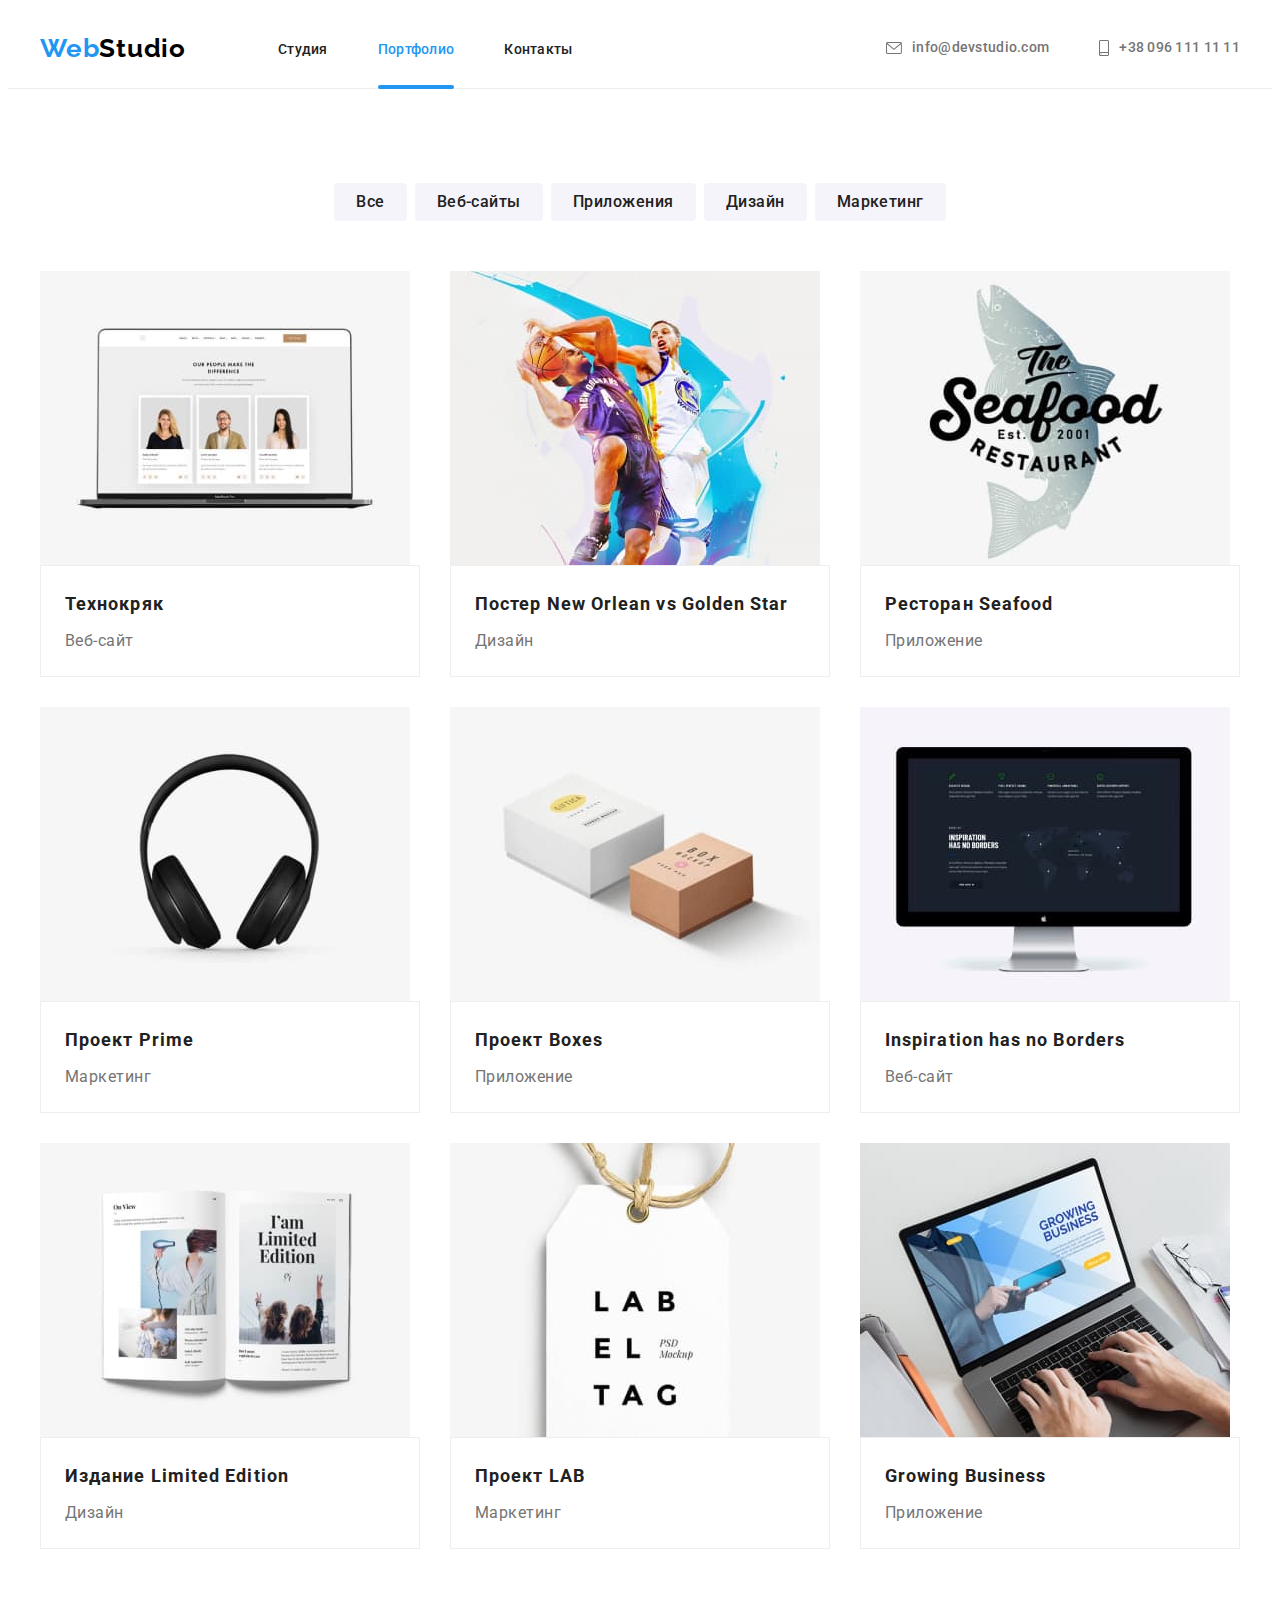
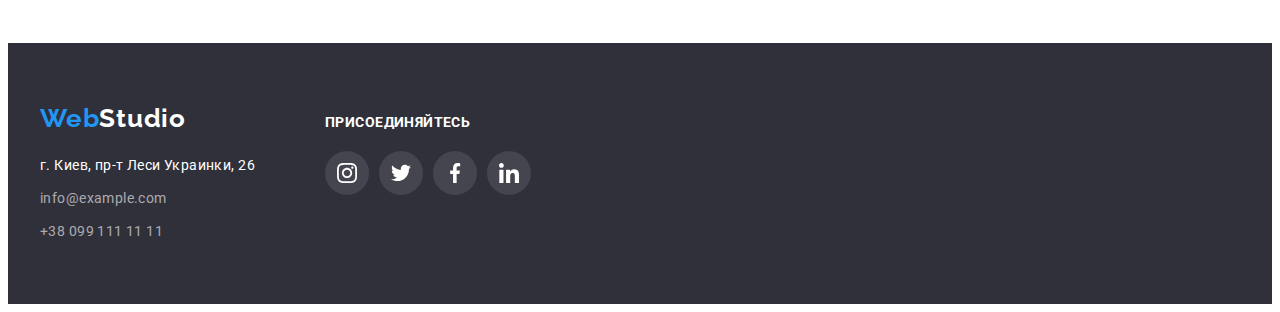
==== portfolio.html @ c76a8c68 "files from previous hw added" ====
<!DOCTYPE html>
<html lang="en">
  <head>
    <meta charset="UTF-8" />
    <meta http-equiv="X-UA-Compatible" content="IE=edge" />
    <meta name="viewport" content="width=device-width, initial-scale=1.0" />
    <title>Портфолио</title>
    <link
      href="https://fonts.googleapis.com/css2?family=Raleway:wght@700&family=Roboto:wght@400;500;700;900&display=swap"
      rel="stylesheet"
    />
    <link
      rel="stylesheet"
      href="https://cdnjs.cloudflare.com/ajax/libs/modern-normalize/1.1.0/modern-normalize.min.css"
      integrity="sha512-wpPYUAdjBVSE4KJnH1VR1HeZfpl1ub8YT/NKx4PuQ5NmX2tKuGu6U/JRp5y+Y8XG2tV+wKQpNHVUX03MfMFn9Q=="
      crossorigin="anonymous"
      referrerpolicy="no-referrer"
    />
    <link rel="stylesheet" href="./css/styles.css" />
  </head>
  <body>
    <header class="header">
      <div class="container header-container">
        <a class="logo link" href="./index.html" lang="en"
          >Web<span class="logo-header-color">Studio</span></a
        >
        <nav class="nav">
          <ul class="nav-list list">
            <li class="nav-list-item">
              <a class="nav-list-link link" href="./index.html">Студия</a>
            </li>
            <li class="nav-list-item">
              <a class="nav-list-link link active-page" href="./portfolio.html">Портфолио</a>
            </li>
            <li class="nav-list-item"><a class="nav-list-link link" href="">Контакты</a></li>
          </ul>
        </nav>
        <ul class="header-contacts-list list">
          <li class="header-contacts-mail">
            <a class="header-contacts link" href="mailto:info@devstudio.com">
              <svg class="contacts-icon" width="16" height="12">
                <use href="./images/sprite.svg#envelope"></use>
              </svg>
              info@devstudio.com
            </a>
          </li>
          <li class="header-contacts-number">
            <a class="header-contacts link" href="tel:+380961111111">
              <svg class="contacts-icon" width="10" height="16">
                <use href="./images/sprite.svg#smartphone"></use>
              </svg>
              +38 096 111 11 11
            </a>
          </li>
        </ul>
      </div>
    </header>

    <main>
      <section class="section">
        <div class="container">
          <h1 class="visually-hidden">Примеры работ</h1>
          <ul class="radio-btn-list list">
            <li class="radio-btn-item"><button class="radio-btn" type="button">Все</button></li>
            <li class="radio-btn-item">
              <button class="radio-btn" type="button">Веб-сайты</button>
            </li>
            <li class="radio-btn-item">
              <button class="radio-btn" type="button">Приложения</button>
            </li>
            <li class="radio-btn-item"><button class="radio-btn" type="button">Дизайн</button></li>
            <li class="radio-btn-item">
              <button class="radio-btn" type="button">Маркетинг</button>
            </li>
          </ul>

          <ul class="work-examples-list list">
            <li class="work-example-item">
              <a class="work-example-link link" href="">
                <div class="work-example-wrapper">
                  <img
                    src="./images/img-work-example-1.jpg"
                    alt="веб-сайт Технокряк"
                    width="370"
                    height="294"
                  />
                  <p class="work-example-overlay">
                    Технокряк это современная площадка распространения коронавируса. Компании
                    используют эту платформу для цифрового шпионажа и атак на защищённые сервера
                    конкурентов.
                  </p>
                </div>
                <div class="work-example-card">
                  <h2 class="work-example-title">Технокряк</h2>
                  <p class="work-example-description">Веб-сайт</p>
                </div>
              </a>
            </li>
            <li class="work-example-item">
              <a class="work-example-link link" href="">
                <div class="work-example-wrapper">
                  <img
                    src="./images/img-work-example-2.jpg"
                    alt="дизайн постера Нью Орлеан против Голден Стар"
                    width="370"
                    height="294"
                  />
                  <p class="work-example-overlay">
                    Технокряк это современная площадка распространения коронавируса. Компании
                    используют эту платформу для цифрового шпионажа и атак на защищённые сервера
                    конкурентов.
                  </p>
                </div>
                <div class="work-example-card">
                  <h2 class="work-example-title">
                    Постер <span lang="en">New Orlean vs Golden Star</span>
                  </h2>
                  <p class="work-example-description">Дизайн</p>
                </div>
              </a>
            </li>
            <li class="work-example-item">
              <a class="work-example-link link" href="">
                <div class="work-example-wrapper">
                  <img
                    src="./images/img-work-example-3.jpg"
                    alt="приложение ресторана Сиафуд"
                    width="370"
                    height="294"
                  />
                  <p class="work-example-overlay">
                    Технокряк это современная площадка распространения коронавируса. Компании
                    используют эту платформу для цифрового шпионажа и атак на защищённые сервера
                    конкурентов.
                  </p>
                </div>
                <div class="work-example-card">
                  <h2 class="work-example-title">Ресторан <span lang="en">Seafood</span></h2>
                  <p class="work-example-description">Приложение</p>
                </div>
              </a>
            </li>
            <li class="work-example-item">
              <a class="work-example-link link" href="">
                <div class="work-example-wrapper">
                  <img
                    src="./images/img-work-example-4.jpg"
                    alt="маркетинг проект Прайм"
                    width="370"
                    height="294"
                  />
                  <p class="work-example-overlay">
                    Технокряк это современная площадка распространения коронавируса. Компании
                    используют эту платформу для цифрового шпионажа и атак на защищённые сервера
                    конкурентов.
                  </p>
                </div>
                <div class="work-example-card">
                  <h2 class="work-example-title">Проект <span lang="en">Prime</span></h2>
                  <p class="work-example-description">Маркетинг</p>
                </div>
              </a>
            </li>
            <li class="work-example-item">
              <a class="work-example-link link" href="">
                <div class="work-example-wrapper">
                  <img
                    src="./images/img-work-example-5.jpg"
                    alt="приложение проект Боксес"
                    width="370"
                    height="294"
                  />
                  <p class="work-example-overlay">
                    Технокряк это современная площадка распространения коронавируса. Компании
                    используют эту платформу для цифрового шпионажа и атак на защищённые сервера
                    конкурентов.
                  </p>
                </div>
                <div class="work-example-card">
                  <h2 class="work-example-title">Проект <span lang="en">Boxes</span></h2>
                  <p class="work-example-description">Приложение</p>
                </div>
              </a>
            </li>
            <li class="work-example-item">
              <a class="work-example-link link" href="">
                <div class="work-example-wrapper">
                  <img
                    src="./images/img-work-example-6.jpg"
                    alt="веб-сайт Инспирейшн хез но бордерс"
                    width="370"
                    height="294"
                  />
                  <p class="work-example-overlay">
                    Технокряк это современная площадка распространения коронавируса. Компании
                    используют эту платформу для цифрового шпионажа и атак на защищённые сервера
                    конкурентов.
                  </p>
                </div>
                <div class="work-example-card">
                  <h2 class="work-example-title" lang="en">Inspiration has no Borders</h2>
                  <p class="work-example-description">Веб-сайт</p>
                </div>
              </a>
            </li>
            <li class="work-example-item">
              <a class="work-example-link link" href="">
                <div class="work-example-wrapper">
                  <img
                    src="./images/img-work-example-7.jpg"
                    alt="дизайн издания Лимитед Эдишн"
                    width="370"
                    height="294"
                  />
                  <p class="work-example-overlay">
                    Технокряк это современная площадка распространения коронавируса. Компании
                    используют эту платформу для цифрового шпионажа и атак на защищённые сервера
                    конкурентов.
                  </p>
                </div>
                <div class="work-example-card">
                  <h2 class="work-example-title">Издание <span lang="en">Limited Edition</span></h2>
                  <p class="work-example-description">Дизайн</p>
                </div>
              </a>
            </li>
            <li class="work-example-item">
              <a class="work-example-link link" href="">
                <div class="work-example-wrapper">
                  <img
                    src="./images/img-work-example-8.jpg"
                    alt="маркетинг проект ЛАБ"
                    width="370"
                    height="294"
                  />
                  <p class="work-example-overlay">
                    Технокряк это современная площадка распространения коронавируса. Компании
                    используют эту платформу для цифрового шпионажа и атак на защищённые сервера
                    конкурентов.
                  </p>
                </div>
                <div class="work-example-card">
                  <h2 class="work-example-title">Проект <span lang="en">LAB</span></h2>
                  <p class="work-example-description">Маркетинг</p>
                </div>
              </a>
            </li>
            <li class="work-example-item">
              <a class="work-example-link link" href="">
                <div class="work-example-wrapper">
                  <img
                    src="./images/img-work-example-9.jpg"
                    alt="приложение Гроуинг Бизнесс"
                    width="370"
                    height="294"
                  />
                  <p class="work-example-overlay">
                    Технокряк это современная площадка распространения коронавируса. Компании
                    используют эту платформу для цифрового шпионажа и атак на защищённые сервера
                    конкурентов.
                  </p>
                </div>
                <div class="work-example-card">
                  <h2 class="work-example-title" lang="en">Growing Business</h2>
                  <p class="work-example-description">Приложение</p>
                </div>
              </a>
            </li>
          </ul>
        </div>
      </section>
    </main>

    <footer class="footer">
      <div class="container">
        <div class="address-footer">
          <a class="logo-footer link" href="./index.html" lang="en"
            >Web<span class="logo-footer-color">Studio</span></a
          >
          <address>
            <ul class="address-items list">
              <li class="address-item">
                <a
                  class="address link"
                  href="https://goo.gl/maps/cRMagZyy7CcEZu3e9"
                  target="_blank"
                  rel="noopener noreferrer"
                  >г. Киев, пр-т Леси Украинки, 26</a
                >
              </li>
              <li class="address-item">
                <a class="address footer-mail link" href="mailto:info@example.com"
                  >info@example.com</a
                >
              </li>
              <li class="address-item">
                <a class="address footer-number link" href="tel:+380991111111">+38 099 111 11 11</a>
              </li>
            </ul>
          </address>
        </div>
        <div class="footer-links">
          <p class="footer-text">Присоединяйтесь</p>
          <ul class="footer-social-links list">
            <li>
              <a class="footer-social-link" aria-label="instagram" href="">
                <svg class="social-link-icon" width="20" height="20">
                  <use href="./images/sprite.svg#instagram"></use>
                </svg>
              </a>
            </li>
            <li>
              <a class="footer-social-link" aria-label="twitter" href="">
                <svg class="social-link-icon" width="20" height="20">
                  <use href="./images/sprite.svg#twitter"></use>
                </svg>
              </a>
            </li>
            <li>
              <a class="footer-social-link" aria-label="facebook" href="">
                <svg class="social-link-icon" width="20" height="20">
                  <use href="./images/sprite.svg#facebook"></use>
                </svg>
              </a>
            </li>
            <li>
              <a class="footer-social-link" aria-label="linkedin" href="">
                <svg class="social-link-icon" width="20" height="20">
                  <use href="./images/sprite.svg#linkedin"></use>
                </svg>
              </a>
            </li>
          </ul>
        </div>
      </div>
    </footer>
  </body>
</html>
---- css/styles.css ----
:root {
  --primary-font-family: Roboto, sans-serif;
  --secondary-font-family: Raleway, sans-serif;

  --primary-text-color: #212121;
  --secondary-text-color: #757575;
  --tertiary-text-color: #ffffff;
  --accent-text-color: #2196f3;

  --primary-background-color: #ffffff;
  --secondary-background-color: #2f303a;
  --tertiary-background-color: #f5f4fa;

  --icon-fill: #afb1b8;

  --animation-timing-function: cubic-bezier(0.4, 0, 0.2, 1);
  --animation-duration: 250ms;
}

body {
  font-family: var(--primary-font-family);
  color: var(--primary-text-color);
  background-color: var(--primary-background-color);
}

h1,
h2,
h3,
h4,
h5,
h6,
p {
  margin-top: 0;
  margin-bottom: 0;
}

ul,
ol {
  margin-top: 0;
  margin-bottom: 0;
  padding-left: 0;
}

.list {
  list-style: none;
}

.link {
  text-decoration: none;
}

/* --------- START COMPONENTS --------- */

.container {
  width: 1200px;
  padding-left: 15px;
  padding-right: 15px;
  margin-left: auto;
  margin-right: auto;
}

.section {
  padding-top: 94px;
  padding-bottom: 94px;
}

.section-title {
  margin-bottom: 50px;
  text-align: center;
  font-weight: 700;
  font-size: 36px;
  line-height: 1.17;
  letter-spacing: 0.03em;
}

.visually-hidden {
  position: absolute;
  width: 1px;
  height: 1px;
  margin: -1px;
  border: 0;
  padding: 0;
  white-space: nowrap;
  clip-path: inset(100%);
  clip: rect(0 0 0 0);
  overflow: hidden;
}

img {
  display: block;
  max-width: 100%;
  height: auto;
}

/* --------- END COMPONENTS --------- */

/* --------- START HEADER --------- */
.header {
  border-bottom: 1px solid #ececec;
}
.header-container {
  display: flex;
  align-items: center;
}

.logo {
  padding-top: 24px;
  padding-bottom: 24px;
  margin-right: 92px;
  font-family: var(--secondary-font-family);
  font-weight: 700;
  font-size: 26px;
  line-height: 1.19;
  letter-spacing: 0.03em;
  color: var(--accent-text-color);
}

.logo-header-color {
  color: #000000;
}

.nav-list {
  display: flex;
  align-items: center;
}

.nav-list-item:not(:last-child) {
  margin-right: 50px;
}
.nav-list-link {
  padding-top: 32px;
  padding-bottom: 32px;
  font-weight: 500;
  font-size: 14px;
  line-height: 1.14;
  letter-spacing: 0.02em;
  color: inherit;
  transition: color var(--animation-duration) var(--animation-timing-function);
}

.nav-list-link:hover,
.nav-list-link:focus {
  color: var(--accent-text-color);
}
.active-page {
  color: var(--accent-text-color);
  position: relative;
}
.active-page::after {
  content: '';
  position: absolute;
  left: 0;
  bottom: 0;
  width: 100%;
  height: 4px;
  background-color: var(--accent-text-color);
  border-radius: 2px;
}

.header-contacts-list {
  display: flex;
  align-items: center;
  margin-left: auto;
}

.header-contacts-mail {
  margin-right: 50px;
}

.header-contacts {
  display: flex;
  align-items: center;
  padding-top: 32px;
  padding-bottom: 32px;
  font-weight: 500;
  font-size: 14px;
  line-height: 1.14;
  letter-spacing: 0.02em;
  color: var(--secondary-text-color);
  transition: color var(--animation-duration) var(--animation-timing-function);
}

.contacts-icon {
  margin-right: 10px;
  fill: currentColor;
}

.header-contacts:hover,
.header-contacts:focus {
  color: var(--accent-text-color);
}

/* --------- END HEADER --------- */

/* --------- START HERO --------- */
.hero-section {
  max-width: 1600px;
  margin-left: auto;
  margin-right: auto;
  padding-top: 200px;
  padding-bottom: 200px;
  text-align: center;
  background-image: linear-gradient(rgba(47, 48, 58, 0.4), rgba(47, 48, 58, 0.4)),
    url(../images/bcg.jpg);
  background-size: cover;
  background-position: center;
  background-color: var(--secondary-background-color);
}

.hero-title {
  margin-bottom: 30px;
  font-weight: 900;
  font-size: 44px;
  line-height: 1.36;
  letter-spacing: 0.06em;
  text-transform: uppercase;
  color: var(--tertiary-text-color);
}

.modal-btn {
  min-width: 200px;
  padding: 10px 32px;
  border-style: none;
  border-radius: 4px;

  font-family: inherit;
  font-weight: 700;
  font-size: 16px;
  line-height: 1.87;
  letter-spacing: 0.06em;
  color: var(--tertiary-text-color);
  background-color: var(--accent-text-color);

  cursor: pointer;
  transition: background-color var(--animation-duration) var(--animation-timing-function);
}

.modal-btn:hover,
.modal-btn:focus {
  background-color: #188ce8;
}
/* --------- END HERO --------- */

/* --------- START SECTION STUDIO ADVANTAGES --------- */

.advantages-items {
  display: flex;
  margin-left: -30px;
}

.advantages-item {
  flex-basis: calc((100% - 4 * 30px) / 4);
  margin-left: 30px;
}

.icon-box {
  width: 270px;
  height: 120px;
  margin-bottom: 30px;
  display: flex;
  justify-content: center;
  align-items: center;
  background-color: var(--tertiary-background-color);
  border-radius: 4px;
}

.advantages-item-title {
  margin-bottom: 10px;
  font-weight: bold;
  font-size: 14px;
  line-height: 1.14;
  letter-spacing: 0.03em;
  text-transform: uppercase;
}

.advantages-item-description {
  font-size: 14px;
  line-height: 1.71;
  letter-spacing: 0.03em;
  color: var(--secondary-text-color);
}
/* --------- END SECTION STUDIO ADVANTAGES --------- */

/* --------- START SECTION STUDIO ACTIVITIES --------- */

.activities-section {
  padding-top: 0;
}

.activities-items {
  display: flex;
  justify-content: space-between;
}

.activities-item {
  position: relative;
}

.activities-description {
  font-weight: bold;
  font-size: 14px;
  line-height: 1.14;
  letter-spacing: 0.03em;
  text-transform: uppercase;
  color: var(--tertiary-text-color);
  background-color: rgba(47, 48, 58, 0.8);

  position: absolute;
  display: flex;
  justify-content: center;
  align-items: center;
  width: 100%;
  min-height: 70px;
  transform: translateY(-100%);
}

/* --------- END SECTION STUDIO ACTIVITIES --------- */

/* --------- START SECTION STUDIO TEAM --------- */
.team-section {
  background-color: var(--tertiary-background-color);
}
.team-cards {
  display: flex;
  flex-wrap: wrap;
  margin-left: -30px;
  margin-top: -30px;
}
.team-card {
  flex-basis: calc((100% - 4 * 30px) / 4);
  margin-left: 30px;
  margin-top: 30px;
  background-color: var(--primary-background-color);
  box-shadow: 0px 1px 3px rgba(0, 0, 0, 0.12), 0px 1px 1px rgba(0, 0, 0, 0.14),
    0px 2px 1px rgba(0, 0, 0, 0.2);
  border-radius: 0px 0px 4px 4px;
}
.team-card-description {
  padding: 30px 32px;
  text-align: center;
  border-radius: 0px 0px 4px 4px;
}

.team-item {
  margin-bottom: 10px;
  font-weight: 500;
  font-size: 16px;
  line-height: 1.19;
  letter-spacing: 0.03em;
}

.team-text {
  margin-bottom: 16px;
  font-weight: 400;
  font-size: 16px;
  line-height: 1.19;
  letter-spacing: 0.03em;
  color: var(--secondary-text-color);
}

.social-links {
  display: flex;
  justify-content: space-between;
  align-items: center;
}

.social-link {
  display: flex;
  justify-content: center;
  align-items: center;
  width: 44px;
  height: 44px;
  border-radius: 50%;
  fill: var(--icon-fill);
  transition: fill var(--animation-duration) var(--animation-timing-function),
    background-color var(--animation-duration) var(--animation-timing-function);
}

.social-link:hover,
.social-link:focus {
  fill: var(--primary-background-color);
  background-color: var(--accent-text-color);
}

/* --------- END SECTION STUDIO TEAM --------- */

/* --------- START SECTION CLIENTS --------- */
.clients .section-title {
  margin-bottom: 50px;
}
.clients-list {
  display: flex;
  flex-wrap: wrap;
  margin-top: -30px;
  margin-left: -30px;
}

.clients-item {
  height: 92px;
  width: 170px;
  flex-basis: calc((100% - 6 * 30px) / 6);
  margin-top: 30px;
  margin-left: 30px;
}
.clients-link {
  width: 100%;
  height: 100%;
  display: flex;
  justify-content: center;
  align-items: center;
  border: 1px solid var(--icon-fill);
  border-radius: 4px;
  color: var(--icon-fill);
  transition: color var(--animation-duration) var(--animation-timing-function),
    border-color var(--animation-duration) var(--animation-timing-function);
}

.clients-link:hover,
.clients-link:focus {
  color: var(--accent-text-color);
  border-color: var(--accent-text-color);
}

.clients-logo {
  fill: currentColor;
}

/* --------- END SECTION CLIENTS --------- */

/* --------- START PAGE PORTFOLIO --------- */
.radio-btn-list {
  display: flex;
  justify-content: center;
  margin-bottom: 50px;
}

.radio-btn-item:not(:last-child) {
  margin-right: 8px;
}

.radio-btn {
  padding: 6px 22px;
  border-style: none;
  border-radius: 4px;
  font-family: inherit;
  font-weight: 500;
  font-size: 16px;
  line-height: 1.63;
  letter-spacing: 0.03em;
  color: var(--primary-text-color);
  background-color: var(--tertiary-background-color);
  cursor: pointer;

  transition: color var(--animation-duration) var(--animation-timing-function),
    background-color var(--animation-duration) var(--animation-timing-function),
    box-shadow var(--animation-duration) var(--animation-timing-function);
}

.radio-btn:hover,
.radio-btn:focus {
  color: var(--tertiary-text-color);
  background-color: var(--accent-text-color);
  box-shadow: 0px 3px 1px rgba(0, 0, 0, 0.1), 0px 1px 2px rgba(0, 0, 0, 0.08),
    0px 2px 2px rgba(0, 0, 0, 0.12);
}

.work-examples-list {
  display: flex;
  flex-wrap: wrap;
  margin-top: -30px;
  margin-left: -30px;
}

.work-example-item {
  flex-basis: calc((100% - 90px) / 3);
  margin-top: 30px;
  margin-left: 30px;
}

.work-example-link {
  display: block;
  transition: box-shadow var(--animation-duration) var(--animation-timing-function);
}

.work-example-link:hover,
.work-example-link:focus {
  box-shadow: 0px 1px 1px rgba(0, 0, 0, 0.12), 0px 4px 4px rgba(0, 0, 0, 0.06),
    1px 4px 6px rgba(0, 0, 0, 0.16);
}

.work-example-card {
  padding: 20px 24px;
  border: 1px solid #eeeeee;
}

.work-example-title {
  margin-bottom: 4px;
  font-weight: 700;
  font-size: 18px;
  line-height: 2;
  letter-spacing: 0.06em;
  color: var(--primary-text-color);
}

.work-example-description {
  font-size: 16px;
  line-height: 1.88;
  letter-spacing: 0.03em;
  color: var(--secondary-text-color);
}

.work-example-wrapper {
  position: relative;
  overflow: hidden;
}

.work-example-overlay {
  position: absolute;
  top: 0;
  left: 0;
  width: 100%;
  height: 100%;
  padding: 63px 24px;

  font-size: 18px;
  line-height: 1.56;
  letter-spacing: 0.03em;
  color: var(--tertiary-text-color);
  background-color: rgba(33, 150, 243, 0.9);

  overflow: auto;
  transform: translateY(100%);
  transition: transform var(--animation-duration) var(--animation-timing-function);
}

.work-example-link:hover .work-example-overlay,
.work-example-link:focus .work-example-overlay {
  transform: translateY(0%);
}

/* --------- END PAGE PORTFOLIO --------- */

/* --------- START FOOTER --------- */
.footer {
  padding-top: 60px;
  padding-bottom: 60px;
  background-color: var(--secondary-background-color);
}

.logo-footer {
  display: inline-block;
  margin-bottom: 20px;
  font-family: var(--secondary-font-family);
  font-weight: 700;
  font-size: 26px;
  line-height: 1.19;
  letter-spacing: 0.03em;
  color: var(--accent-text-color);
}

.logo-footer-color {
  color: var(--tertiary-text-color);
}

.address-item:not(:last-child) {
  margin-bottom: 9px;
}
.address {
  font-style: normal;
  font-size: 14px;
  line-height: 1.71;
  letter-spacing: 0.03em;
  color: var(--tertiary-text-color);
  transition: color var(--animation-duration) var(--animation-timing-function);
}

.address:hover,
.address:focus {
  color: var(--accent-text-color);
}

.footer-mail,
.footer-number {
  color: rgba(255, 255, 255, 0.6);
}

.footer .container {
  display: flex;
  align-items: baseline;
}

.address-footer {
  margin-right: 70px;
}

.footer-text {
  margin-bottom: 20px;
  font-weight: 700;
  font-size: 14px;
  line-height: 1.14;
  letter-spacing: 0.03em;
  text-transform: uppercase;
  color: var(--tertiary-text-color);
}

.footer-social-links {
  display: flex;
  justify-content: space-between;
  align-items: center;
}

.footer-social-link {
  display: flex;
  justify-content: center;
  align-items: center;
  width: 44px;
  height: 44px;
  border-radius: 50%;
  fill: var(--primary-background-color);
  background-color: rgba(255, 255, 255, 0.1);
  transition: fill var(--animation-duration) var(--animation-timing-function),
    background-color var(--animation-duration) var(--animation-timing-function);
}

.footer-social-links li:not(:last-child) {
  margin-right: 10px;
}

.footer-social-link:hover,
.footer-social-link:focus {
  fill: var(--primary-background-color);
  background-color: var(--accent-text-color);
}

/* --------- END FOOTER --------- */

/* --------- START BACKDROP --------- */

.backdrop {
  position: fixed;
  top: 0;
  left: 0;
  width: 100%;
  height: 100%;
  background-color: rgba(0, 0, 0, 0.2);
  transition: opacity var(--animation-duration) var(--animation-timing-function),
    visibility var(--animation-duration) var(--animation-timing-function);
  opacity: 1;
}

.backdrop.is-hidden {
  opacity: 0;
  visibility: hidden;
  pointer-events: none;
}

.modal {
  min-width: 528px;
  min-height: 580px;
  position: absolute;
  top: 50%;
  left: 50%;
  transform: translate(-50%, -50%) scale(0.9);
  opacity: 1;

  background-color: var(--primary-background-color);
  box-shadow: 0px 1px 3px rgba(0, 0, 0, 0.12), 0px 1px 1px rgba(0, 0, 0, 0.14),
    0px 2px 1px rgba(0, 0, 0, 0.2);
  border-radius: 4px;
  transition: transform var(--animation-duration) var(--animation-timing-function),
    opacity var(--animation-duration) var(--animation-timing-function);
}

.backdrop.is-hidden .modal {
  transform: translate(-50%, -50%) scale(1);
  opacity: 0;
}

.modal-close-btn {
  position: absolute;
  top: 8px;
  right: 8px;
  width: 30px;
  height: 30px;
  padding: 0;
  display: flex;
  justify-content: center;
  align-items: center;
  border-radius: 50%;
  border: 1px solid rgba(0, 0, 0, 0.1);
  background-color: var(--primary-background-color);
  cursor: pointer;
}

/* --------- END BACKDROP --------- */
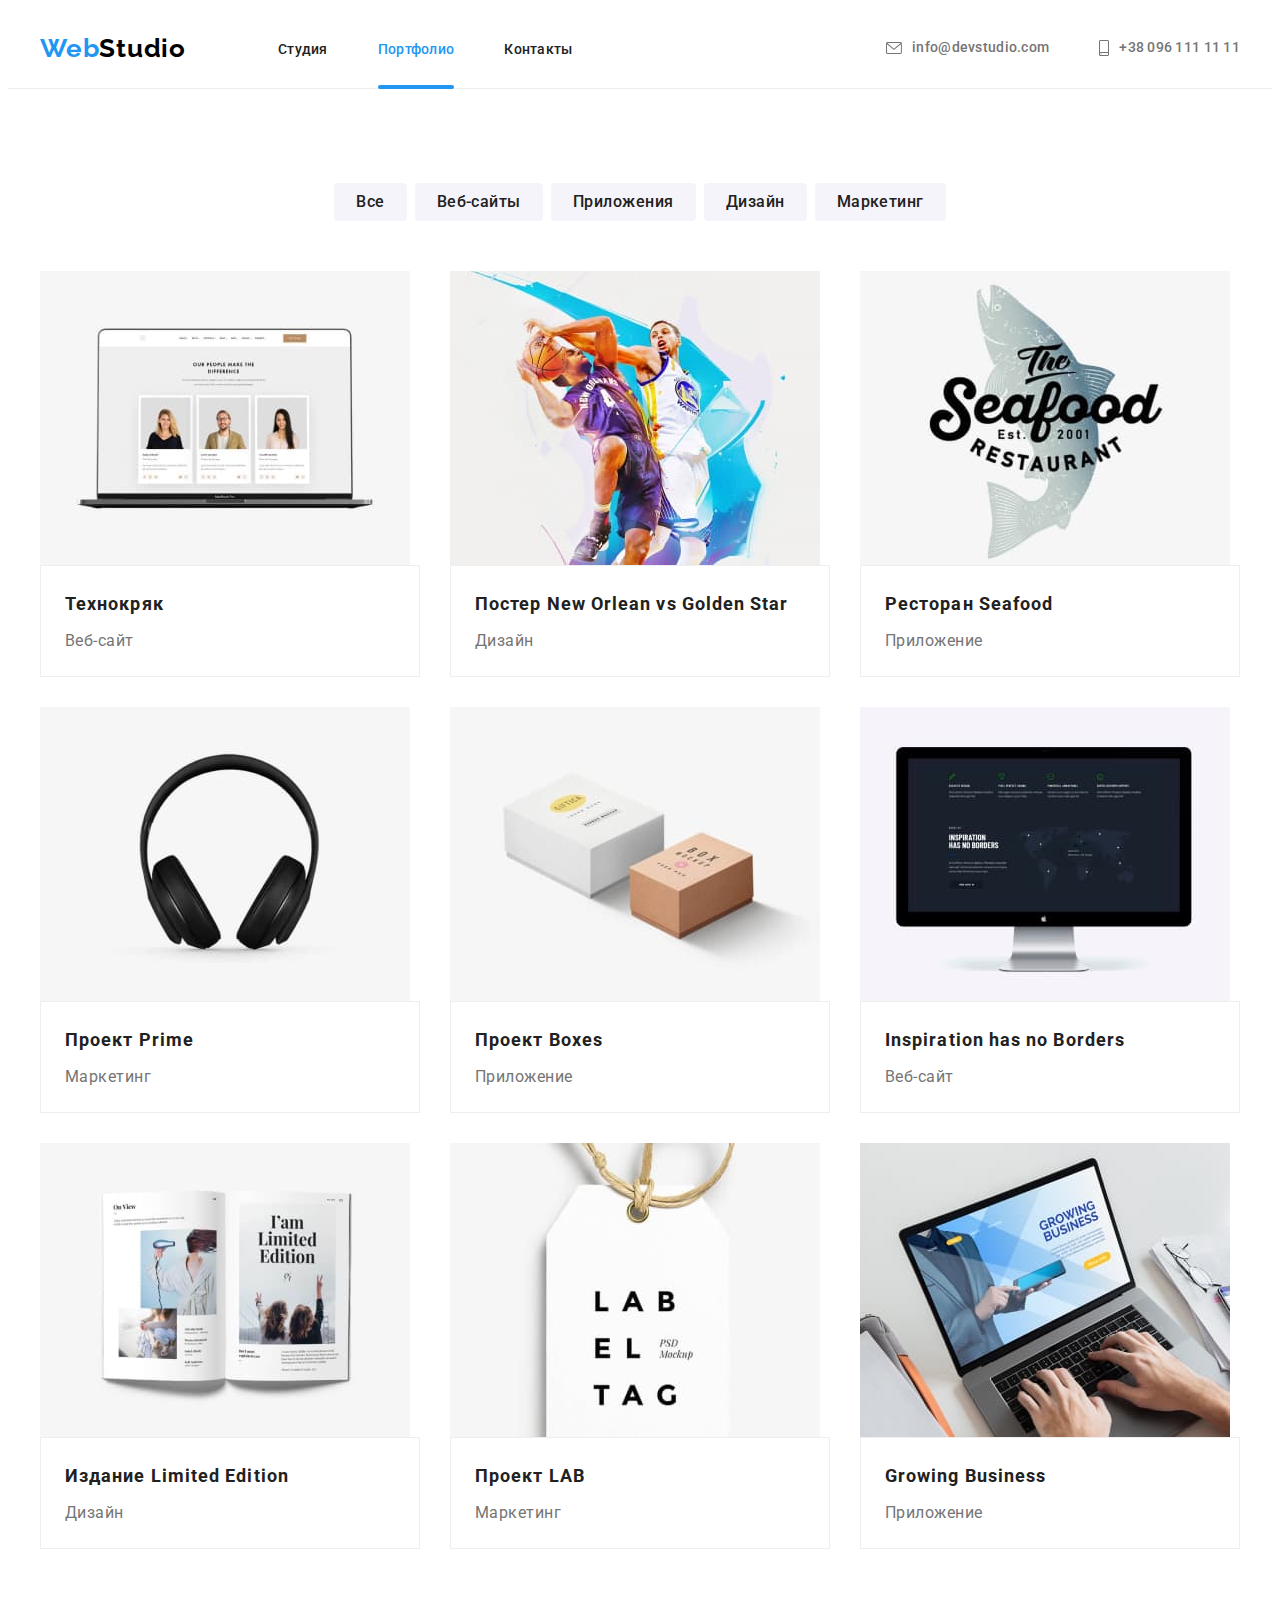
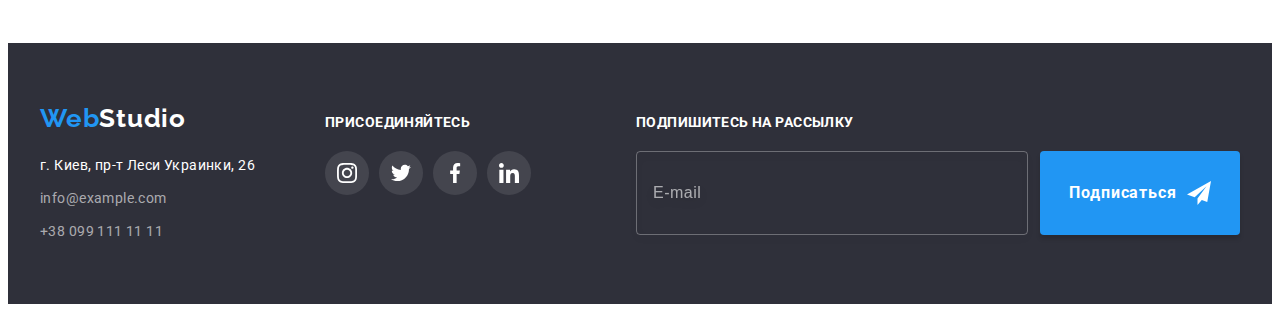
==== commit 61735a4b: "code's second version added" ====
--- a/portfolio.html
+++ b/portfolio.html
@@ -273,7 +273,7 @@
 
     <footer class="footer">
       <div class="container">
-        <div class="address-footer">
+        <div class="footer-address">
           <a class="logo-footer link" href="./index.html" lang="en"
             >Web<span class="logo-footer-color">Studio</span></a
           >
@@ -332,6 +332,25 @@
             </li>
           </ul>
         </div>
+        <div class="footer-form">
+          <p class="footer-text">Подпишитесь на рассылку</p>
+          <form name="footer-contact-form" method="post" class="footer-contact-form">
+            <label class="footer-contact-form-field">
+              <input
+                type="email"
+                name="email"
+                class="footer-contact-form-input"
+                placeholder="E-mail"
+              />
+            </label>
+            <button type="submit" class="submit-btn">
+              <span>Подписаться</span>
+              <svg class="submit-icon" width="24" height="24">
+                <use href="./images/sprite.svg#send-icon"></use>
+              </svg>
+            </button>
+          </form>
+        </div>
       </div>
     </footer>
   </body>
--- a/css/styles.css
+++ b/css/styles.css
@@ -5,7 +5,7 @@
   --primary-text-color: #212121;
   --secondary-text-color: #757575;
   --tertiary-text-color: #ffffff;
-  --accent-text-color: #2196f3;
+  --accent-color: #2196f3;
 
   --primary-background-color: #ffffff;
   --secondary-background-color: #2f303a;
@@ -112,7 +112,7 @@
   font-size: 26px;
   line-height: 1.19;
   letter-spacing: 0.03em;
-  color: var(--accent-text-color);
+  color: var(--accent-color);
 }
 
 .logo-header-color {
@@ -140,10 +140,10 @@
 
 .nav-list-link:hover,
 .nav-list-link:focus {
-  color: var(--accent-text-color);
+  color: var(--accent-color);
 }
 .active-page {
-  color: var(--accent-text-color);
+  color: var(--accent-color);
   position: relative;
 }
 .active-page::after {
@@ -153,7 +153,7 @@
   bottom: 0;
   width: 100%;
   height: 4px;
-  background-color: var(--accent-text-color);
+  background-color: var(--accent-color);
   border-radius: 2px;
 }
 
@@ -187,12 +187,13 @@
 
 .header-contacts:hover,
 .header-contacts:focus {
-  color: var(--accent-text-color);
+  color: var(--accent-color);
 }
 
 /* --------- END HEADER --------- */
 
 /* --------- START HERO --------- */
+
 .hero-section {
   max-width: 1600px;
   margin-left: auto;
@@ -222,6 +223,7 @@
   padding: 10px 32px;
   border-style: none;
   border-radius: 4px;
+  box-shadow: 0px 4px 4px rgba(0, 0, 0, 0.15);
 
   font-family: inherit;
   font-weight: 700;
@@ -229,7 +231,7 @@
   line-height: 1.87;
   letter-spacing: 0.06em;
   color: var(--tertiary-text-color);
-  background-color: var(--accent-text-color);
+  background-color: var(--accent-color);
 
   cursor: pointer;
   transition: background-color var(--animation-duration) var(--animation-timing-function);
@@ -379,7 +381,7 @@
 .social-link:hover,
 .social-link:focus {
   fill: var(--primary-background-color);
-  background-color: var(--accent-text-color);
+  background-color: var(--accent-color);
 }
 
 /* --------- END SECTION STUDIO TEAM --------- */
@@ -417,8 +419,8 @@
 
 .clients-link:hover,
 .clients-link:focus {
-  color: var(--accent-text-color);
-  border-color: var(--accent-text-color);
+  color: var(--accent-color);
+  border-color: var(--accent-color);
 }
 
 .clients-logo {
@@ -459,7 +461,7 @@
 .radio-btn:hover,
 .radio-btn:focus {
   color: var(--tertiary-text-color);
-  background-color: var(--accent-text-color);
+  background-color: var(--accent-color);
   box-shadow: 0px 3px 1px rgba(0, 0, 0, 0.1), 0px 1px 2px rgba(0, 0, 0, 0.08),
     0px 2px 2px rgba(0, 0, 0, 0.12);
 }
@@ -555,7 +557,7 @@
   font-size: 26px;
   line-height: 1.19;
   letter-spacing: 0.03em;
-  color: var(--accent-text-color);
+  color: var(--accent-color);
 }
 
 .logo-footer-color {
@@ -576,7 +578,7 @@
 
 .address:hover,
 .address:focus {
-  color: var(--accent-text-color);
+  color: var(--accent-color);
 }
 
 .footer-mail,
@@ -589,7 +591,7 @@
   align-items: baseline;
 }
 
-.address-footer {
+.footer-address {
   margin-right: 70px;
 }
 
@@ -629,10 +631,70 @@
 .footer-social-link:hover,
 .footer-social-link:focus {
   fill: var(--primary-background-color);
-  background-color: var(--accent-text-color);
-}
-
-/* --------- END FOOTER --------- */
+  background-color: var(--accent-color);
+}
+
+
+.footer-form{
+  margin-left: auto;
+}
+
+.footer-contact-form{
+display: inline-flex;
+}
+
+.footer-contact-form-field{
+  margin-right: 12px;
+}
+.footer-contact-form-input{
+    padding: 16px;
+  width: 358px;
+  height: 50px;
+
+  color: var(--tertiary-text-color);
+  background-color: transparent;
+  border: 1px solid rgba(255, 255, 255, 0.3);
+  filter: drop-shadow(0px 4px 4px rgba(0, 0, 0, 0.15));
+  border-radius: 4px;
+  }
+
+.footer-contact-form-input::placeholder{
+  font-size: 16px;
+  line-height: 1.25;
+  letter-spacing: 0.03em;
+  color: rgba(255, 255, 255, 0.6)
+}
+  
+.submit-btn{
+  display: inline-flex;
+  align-items: center;
+  justify-content: center;
+  padding: 10px 28px;
+  min-width: 200px;
+  
+  background-color: var(--accent-color);
+  color: var(--tertiary-text-color);
+  font-family: inherit;
+  font-weight: 700;
+  font-size: 16px;
+  line-height: 1.87;
+  letter-spacing: 0.06em;
+
+  box-shadow: 0px 4px 4px rgba(0, 0, 0, 0.15);
+  border-style: none;
+  border-radius: 4px;
+  cursor: pointer;
+  transition: background-color var(--animation-duration) var(--animation-timing-function);
+}
+
+.submit-btn:hover,
+.submit-btn:focus{
+  background-color: #188ce8;
+}
+
+.submit-btn > span{
+margin-right: 10px;
+}
 
 /* --------- START BACKDROP --------- */
 
@@ -655,8 +717,11 @@
 }
 
 .modal {
-  min-width: 528px;
-  min-height: 580px;
+  width: 528px;
+  height: 580px;
+  text-align: center;
+  padding: 40px;
+  
   position: absolute;
   top: 50%;
   left: 50%;
@@ -690,6 +755,124 @@
   border: 1px solid rgba(0, 0, 0, 0.1);
   background-color: var(--primary-background-color);
   cursor: pointer;
-}
+  transition: fill var(--animation-duration) var(--animation-timing-function);
+}
+
+.modal-close-btn:hover,
+.modal-close-btn:focus{
+  fill:var(--accent-color)
+}
+
+.signup-form-field{
+display: block;
+margin-bottom: 10px;
+}
+
+
+.signup-form-title{
+  margin-bottom: 12px;
+  font-weight: 700;
+  font-size: 20px;
+  line-height: 1.15;
+  text-align: center;
+  letter-spacing: 0.03em;
+  color: var(--primary-text-color);
+}
+
+.signup-form-text{
+  display: block;
+  text-align: left;
+  margin-bottom: 4px;
+  font-size: 12px;
+  line-height: 1.17;
+  letter-spacing: 0.01em;
+  color: var(--secondary-text-color);
+}
+
+.signup-form-input-wrapper{
+  display: block;
+  position: relative;
+}
+
+
+.signup-form-input{
+  width: 100%;
+  padding: 12px 40px;
+  border: 1px solid rgba(33, 33, 33, 0.2);
+  border-radius: 4px;
+  color: var(--primary-text-color);
+  transition: border-color var(--animation-duration) var(--animation-timing-function);
+}
+
+
+.signup-icon{
+  position: absolute;
+  top: 50%;
+  transform: translateY(-50%);
+  left: 14px;
+  transition: fill var(--animation-duration) var(--animation-timing-function);
+}
+
+.signup-form-input:focus + .signup-icon{
+  fill: var(--accent-color);
+}
+
+.signup-form-message{
+  width: 100%;
+  height: 120px;
+  padding: 12px 16px;  
+  resize: none;
+  color: var(--primary-text-color);
+  border: 1px solid rgba(33, 33, 33, 0.2);
+  border-radius: 4px;
+  transition: border-color var(--animation-duration) var(--animation-timing-function);
+}
+
+.signup-form-input:focus,
+.signup-form-message:focus {
+  border-color: var(--accent-color);
+  outline: none;
+}
+
+.signup-form-message::placeholder{
+  font-size: 12px;
+  line-height: 1.17;
+  letter-spacing: 0.01em;
+  color: rgba(117, 117, 117, 0.5);
+}
+
+.signup-checkbox-field{
+  display: flex;
+  align-items: center;
+  margin-bottom: 20px;
+  font-size: 14px;
+  line-height: 1.71;
+  letter-spacing: 0.03em;
+  color: var(--secondary-text-color);
+}
+
+.signup-checkbox-link{
+  text-decoration-line: underline;
+  color:var(--accent-color);
+}
+
+.checkbox-icon{
+  margin-right: 10px;
+  cursor: pointer;
+  background-color: transparent;
+  border: 1px solid #000000;
+  border-radius: 3px;
+  transition: border-color var(--animation-duration) var(--animation-timing-function),
+  background-color var(--animation-duration) var(--animation-timing-function);
+}
+
+.signup-checkbox-input:checked + .checkbox-icon{
+  background-color: var(--accent-color);
+  border: 0.2px solid #FFFFFF;
+}
+.signup-checkbox-input:focus + .checkbox-icon{
+  border-color: var(--accent-color);
+}
+
 
 /* --------- END BACKDROP --------- */
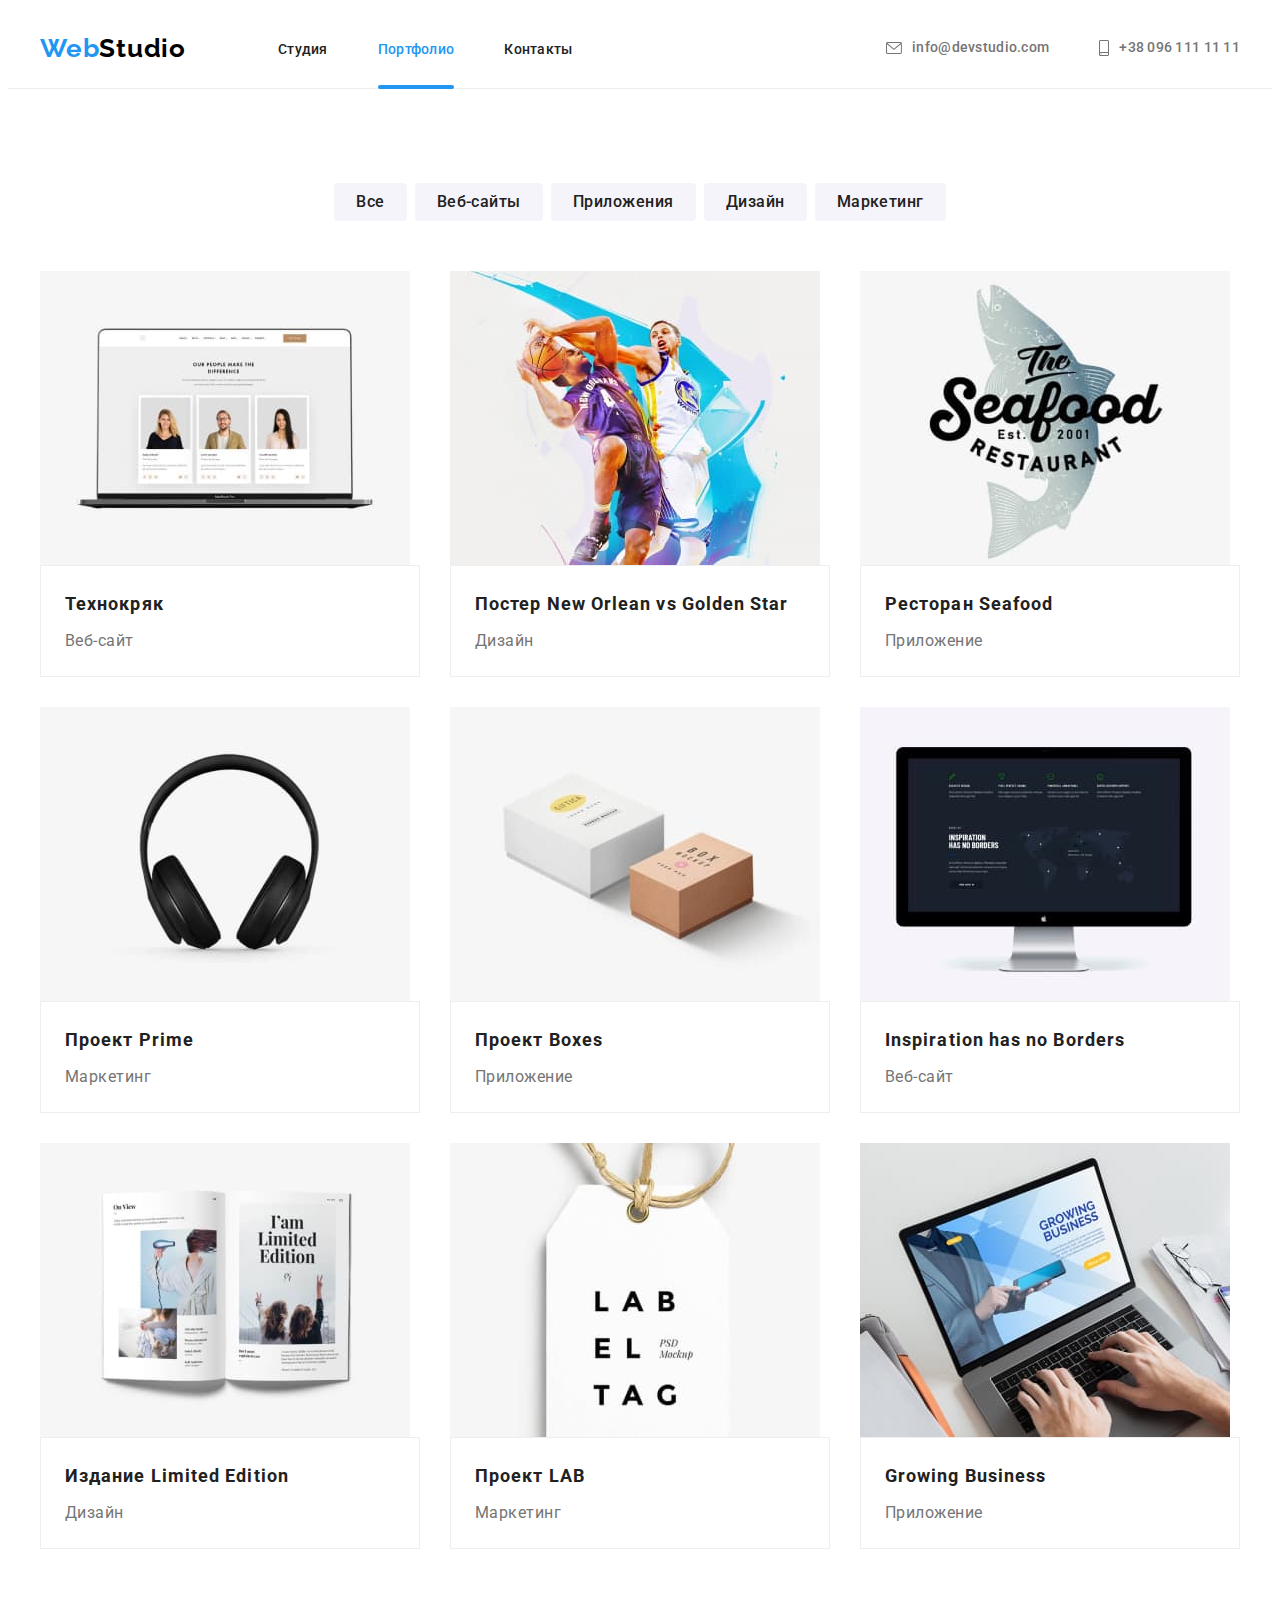
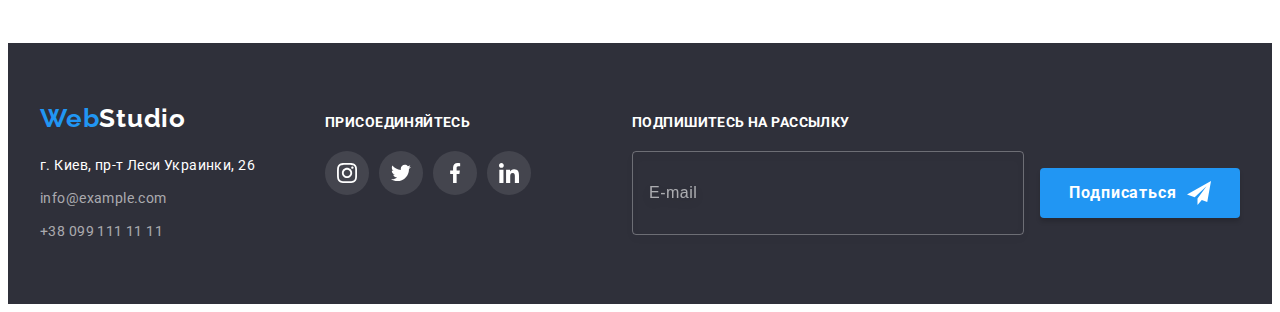
==== commit 4ea5a5c9: "label from footer-contact form removed" ====
--- a/portfolio.html
+++ b/portfolio.html
@@ -300,7 +300,7 @@
           </address>
         </div>
         <div class="footer-links">
-          <p class="footer-text">Присоединяйтесь</p>
+          <b class="footer-text">Присоединяйтесь</b>
           <ul class="footer-social-links list">
             <li>
               <a class="footer-social-link" aria-label="instagram" href="">
@@ -333,16 +333,14 @@
           </ul>
         </div>
         <div class="footer-form">
-          <p class="footer-text">Подпишитесь на рассылку</p>
+          <b class="footer-text">Подпишитесь на рассылку</b>
           <form name="footer-contact-form" method="post" class="footer-contact-form">
-            <label class="footer-contact-form-field">
-              <input
-                type="email"
-                name="email"
-                class="footer-contact-form-input"
-                placeholder="E-mail"
-              />
-            </label>
+            <input
+              type="email"
+              name="email"
+              class="footer-contact-form-input"
+              placeholder="E-mail"
+            />
             <button type="submit" class="submit-btn">
               <span>Подписаться</span>
               <svg class="submit-icon" width="24" height="24">
--- a/css/styles.css
+++ b/css/styles.css
@@ -596,6 +596,7 @@
 }
 
 .footer-text {
+  display: block;
   margin-bottom: 20px;
   font-weight: 700;
   font-size: 14px;
@@ -639,15 +640,9 @@
   margin-left: auto;
 }
 
-.footer-contact-form{
-display: inline-flex;
-}
-
-.footer-contact-form-field{
+.footer-contact-form-input{
+  padding: 16px;
   margin-right: 12px;
-}
-.footer-contact-form-input{
-    padding: 16px;
   width: 358px;
   height: 50px;
 
@@ -770,6 +765,7 @@
 
 
 .signup-form-title{
+  display: block;
   margin-bottom: 12px;
   font-weight: 700;
   font-size: 20px;
@@ -844,6 +840,7 @@
 .signup-checkbox-field{
   display: flex;
   align-items: center;
+  justify-content: center;
   margin-bottom: 20px;
   font-size: 14px;
   line-height: 1.71;
